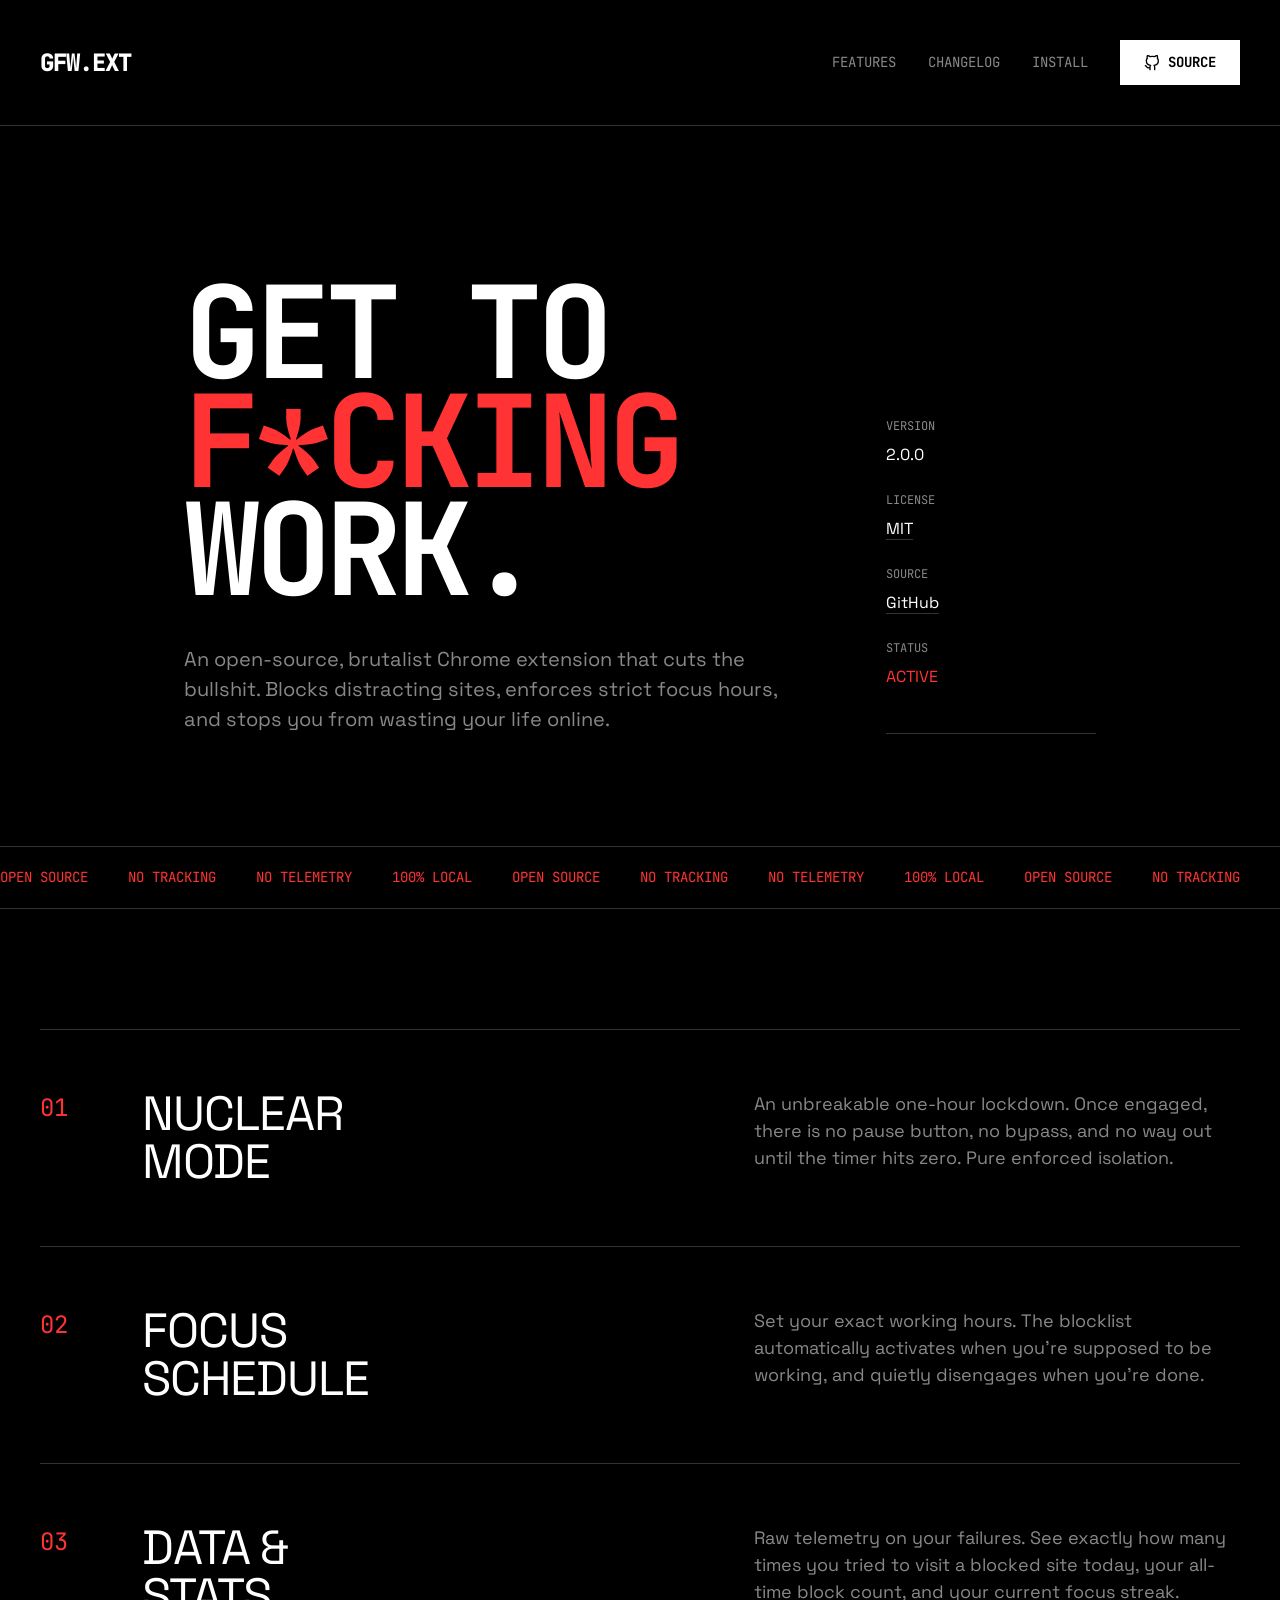
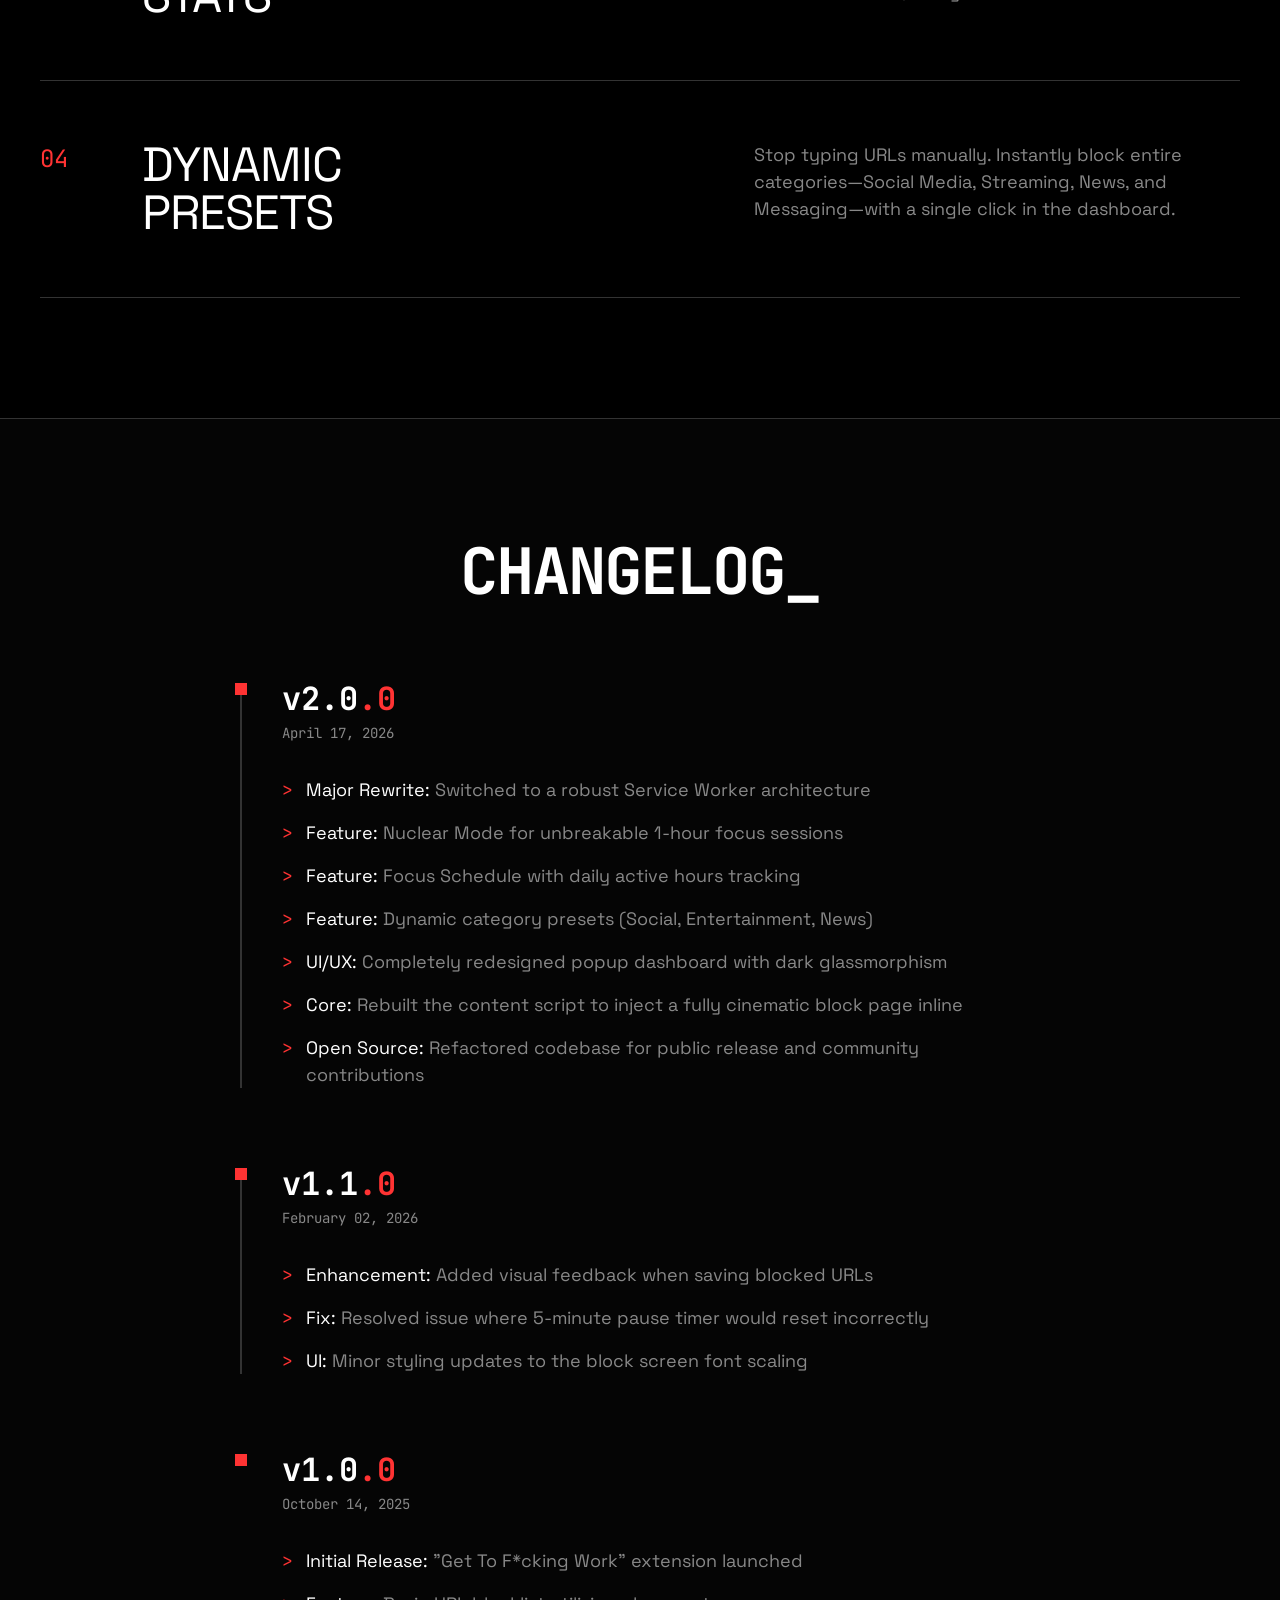
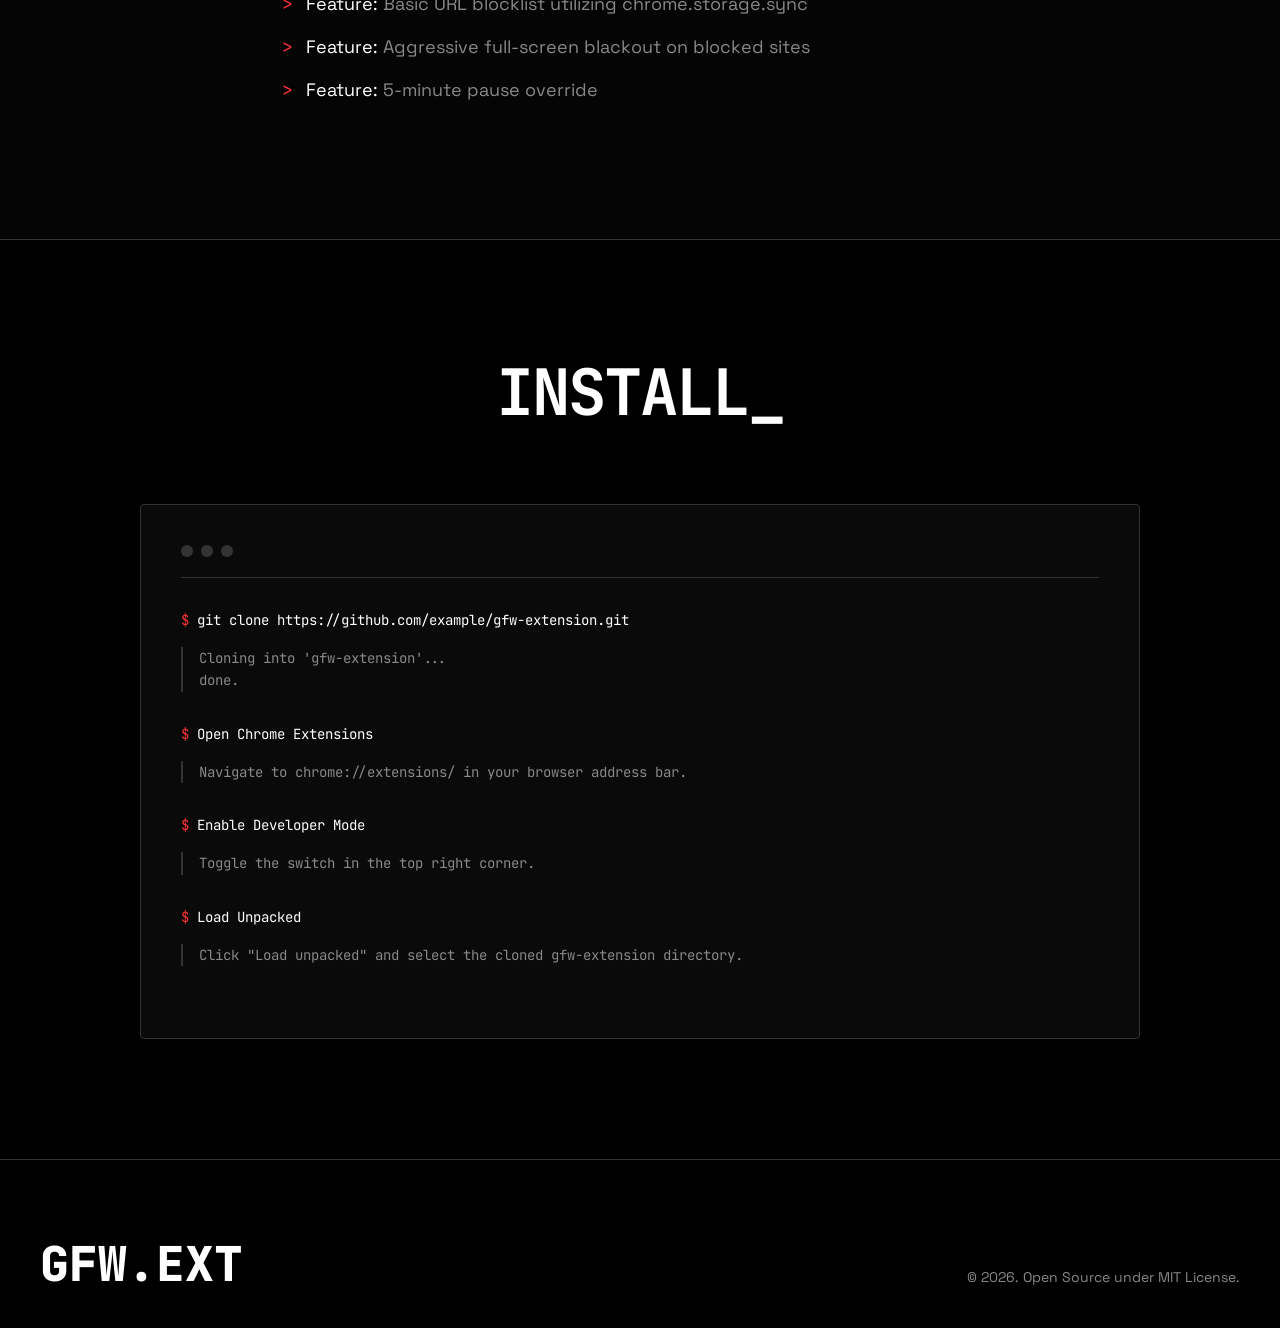
==== index.html @ 560a2243 "feat: implement core browser extension structure including popup, blocked page, and background scrip" ====
<!DOCTYPE html>
<html lang="en">
<head>
  <meta charset="utf-8">
  <meta name="viewport" content="width=device-width, initial-scale=1">
  <title>Get To F*cking Work | Open Source Productivity Extension</title>
  <meta name="description" content="An aggressive open-source productivity Chrome extension that blocks distracting websites, tracks your focus stats, and tells you to get back to work.">
  <link rel="preconnect" href="https://fonts.googleapis.com">
  <link rel="preconnect" href="https://fonts.gstatic.com" crossorigin>
  <link href="https://fonts.googleapis.com/css2?family=Space+Grotesk:wght@400;600;700&family=JetBrains+Mono:wght@400;700;800&display=swap" rel="stylesheet">
  <style>
    :root {
      --bg: #000000;
      --text: #ffffff;
      --text-muted: #888888;
      --primary: #ff3333;
      --border: #333333;
      --font-display: 'JetBrains Mono', monospace;
      --font-body: 'Space Grotesk', sans-serif;
    }

    * { margin: 0; padding: 0; box-sizing: border-box; }

    body {
      background-color: var(--bg);
      color: var(--text);
      font-family: var(--font-body);
      line-height: 1.5;
      -webkit-font-smoothing: antialiased;
      overflow-x: hidden;
    }

    ::selection {
      background: var(--primary);
      color: #000;
    }

    /* ── Typography & Grid ─────────────────────────────────────────── */
    .container {
      max-width: 1400px;
      margin: 0 auto;
      padding: 0 40px;
    }

    .grid {
      display: grid;
      grid-template-columns: repeat(12, 1fr);
      gap: 24px;
    }

    h1, h2, h3 { font-family: var(--font-display); text-transform: uppercase; }

    /* ── Header ────────────────────────────────────────────────────── */
    header {
      padding: 40px 0;
      border-bottom: 1px solid var(--border);
    }

    .nav {
      display: flex;
      justify-content: space-between;
      align-items: center;
    }

    .logo {
      font-family: var(--font-display);
      font-weight: 800;
      font-size: 24px;
      letter-spacing: -1px;
      text-decoration: none;
      color: var(--text);
    }

    .nav-links {
      display: flex;
      align-items: center;
      gap: 32px;
    }

    .nav-link {
      font-family: var(--font-display);
      font-size: 14px;
      color: var(--text-muted);
      text-decoration: none;
      transition: color 0.2s;
    }

    .nav-link:hover {
      color: var(--text);
    }

    .btn {
      display: inline-flex;
      align-items: center;
      background: var(--text);
      color: var(--bg);
      padding: 12px 24px;
      font-family: var(--font-display);
      font-weight: 700;
      font-size: 14px;
      text-decoration: none;
      text-transform: uppercase;
      transition: all 0.2s;
    }

    .btn-github {
      gap: 8px;
    }

    .btn:hover {
      background: var(--primary);
      color: var(--text);
    }

    /* ── Hero ──────────────────────────────────────────────────────── */
    .hero {
      padding: 120px 0 80px;
      min-height: 80vh;
      display: flex;
      align-items: center;
    }

    .hero .grid { align-items: end; }

    .hero-text {
      grid-column: 1 / 9;
    }

    .hero-meta {
      grid-column: 10 / 13;
      padding-bottom: 20px;
      border-bottom: 1px solid var(--border);
    }

    .hero h1 {
      font-size: clamp(4rem, 10vw, 9rem);
      line-height: 0.85;
      letter-spacing: -0.05em;
      margin-bottom: 40px;
      white-space: nowrap;
    }

    .hero h1 span { color: var(--primary); }

    .hero p {
      font-size: 20px;
      color: var(--text-muted);
      max-width: 600px;
    }

    .meta-item {
      margin-bottom: 24px;
    }

    .meta-label {
      font-family: var(--font-display);
      font-size: 12px;
      color: var(--text-muted);
      margin-bottom: 8px;
      display: block;
    }

    .meta-value {
      font-size: 16px;
    }

    .meta-value a {
      color: var(--text);
      text-decoration: none;
      border-bottom: 1px solid var(--border);
      transition: all 0.2s;
    }

    .meta-value a:hover {
      color: var(--primary);
      border-color: var(--primary);
    }

    /* ── Marquee ───────────────────────────────────────────────────── */
    .marquee {
      border-top: 1px solid var(--border);
      border-bottom: 1px solid var(--border);
      padding: 20px 0;
      overflow: hidden;
      display: flex;
      white-space: nowrap;
    }

    .marquee span {
      font-family: var(--font-display);
      font-size: 14px;
      text-transform: uppercase;
      color: var(--primary);
      padding-right: 40px;
      animation: scroll 20s linear infinite;
    }

    @keyframes scroll {
      0% { transform: translateX(0); }
      100% { transform: translateX(-100%); }
    }

    /* ── Features List ─────────────────────────────────────────────── */
    .features {
      padding: 120px 0;
    }

    .feature-row {
      border-bottom: 1px solid var(--border);
      padding: 60px 0;
      align-items: start;
    }

    .feature-row:first-child {
      border-top: 1px solid var(--border);
    }

    .f-num {
      grid-column: 1 / 2;
      font-family: var(--font-display);
      color: var(--primary);
      font-size: 24px;
    }

    .f-title {
      grid-column: 2 / 7;
      font-size: 48px;
      line-height: 1;
      letter-spacing: -1px;
    }

    .f-desc {
      grid-column: 8 / 13;
      font-size: 18px;
      color: var(--text-muted);
    }

    /* ── Changelog ─────────────────────────────────────────────────── */
    .changelog {
      padding: 120px 0;
      border-top: 1px solid var(--border);
      background: #050505;
    }

    .section-header {
      margin-bottom: 80px;
      text-align: center;
    }

    .section-header h2 {
      font-size: 64px;
      line-height: 1;
      letter-spacing: -2px;
    }

    .timeline {
      max-width: 800px;
      margin: 0 auto;
    }

    .release {
      border-left: 2px solid var(--border);
      padding-left: 40px;
      position: relative;
      margin-bottom: 80px;
    }

    .release:last-child {
      margin-bottom: 0;
      border-left-color: transparent;
    }

    .release::before {
      content: '';
      position: absolute;
      left: -7px;
      top: 0;
      width: 12px;
      height: 12px;
      background: var(--primary);
    }

    .version {
      font-family: var(--font-display);
      font-size: 32px;
      font-weight: 700;
      color: var(--text);
      margin-bottom: 8px;
      line-height: 1;
    }

    .version span {
      color: var(--primary);
    }

    .date {
      font-family: var(--font-display);
      font-size: 14px;
      color: var(--text-muted);
      margin-bottom: 32px;
    }

    .changes {
      list-style: none;
    }

    .changes li {
      margin-bottom: 16px;
      font-size: 18px;
      color: var(--text-muted);
      position: relative;
      padding-left: 24px;
    }

    .changes li::before {
      content: '>';
      position: absolute;
      left: 0;
      color: var(--primary);
      font-family: var(--font-display);
    }

    .changes li strong {
      color: var(--text);
      font-weight: normal;
    }

    /* ── Install Console ───────────────────────────────────────────── */
    .install {
      padding: 120px 0;
      border-top: 1px solid var(--border);
    }

    .console {
      background: #0a0a0a;
      border: 1px solid var(--border);
      border-radius: 4px;
      padding: 40px;
      font-family: var(--font-display);
      font-size: 14px;
      color: var(--text-muted);
      max-width: 1000px;
      margin: 0 auto;
    }

    .console-header {
      display: flex;
      gap: 8px;
      margin-bottom: 32px;
      padding-bottom: 20px;
      border-bottom: 1px solid var(--border);
    }

    .dot {
      width: 12px;
      height: 12px;
      border-radius: 50%;
      background: var(--border);
    }

    .cmd { color: var(--text); margin-bottom: 16px; }
    .cmd::before { content: "$ "; color: var(--primary); }
    
    .output { margin-bottom: 32px; padding-left: 16px; border-left: 2px solid var(--border); line-height: 1.6; }
    
    /* ── Footer ────────────────────────────────────────────────────── */
    footer {
      padding: 80px 0 40px;
      border-top: 1px solid var(--border);
    }

    .footer-grid {
      display: flex;
      justify-content: space-between;
      align-items: end;
    }

    .footer-logo {
      font-family: var(--font-display);
      font-size: 48px;
      font-weight: 800;
      line-height: 1;
    }

    .footer-copy {
      font-size: 14px;
      color: var(--text-muted);
    }

    @media (max-width: 1024px) {
      .hero-text { grid-column: 1 / 13; margin-bottom: 60px; }
      .hero-meta { grid-column: 1 / 13; display: flex; flex-wrap: wrap; gap: 40px; border-bottom: none; }
      .f-title { grid-column: 2 / 13; margin-bottom: 20px; font-size: 32px; }
      .f-desc { grid-column: 2 / 13; }
      .nav-links { display: none; }
    }
  </style>
</head>
<body>

  <header>
    <div class="container nav">
      <a href="#" class="logo">GFW.EXT</a>
      <div class="nav-links">
        <a href="#features" class="nav-link">FEATURES</a>
        <a href="#changelog" class="nav-link">CHANGELOG</a>
        <a href="#install" class="nav-link">INSTALL</a>
        <a href="https://github.com/example/gfw-extension" class="btn btn-github">
          <svg viewBox="0 0 24 24" width="16" height="16" stroke="currentColor" stroke-width="2" fill="none" stroke-linecap="round" stroke-linejoin="round"><path d="M9 19c-5 1.5-5-2.5-7-3m14 6v-3.87a3.37 3.37 0 0 0-.94-2.61c3.14-.35 6.44-1.54 6.44-7A5.44 5.44 0 0 0 20 4.77 5.07 5.07 0 0 0 19.91 1S18.73.65 16 2.48a13.38 13.38 0 0 0-7 0C6.27.65 5.09 1 5.09 1A5.07 5.07 0 0 0 5 4.77a5.44 5.44 0 0 0-1.5 3.78c0 5.42 3.3 6.61 6.44 7A3.37 3.37 0 0 0 9 18.13V22"></path></svg>
          SOURCE
        </a>
      </div>
    </div>
  </header>

  <section class="hero">
    <div class="container grid">
      <div class="hero-text">
        <h1>GET TO<br><span>F*CKING</span><br>WORK.</h1>
        <p>An open-source, brutalist Chrome extension that cuts the bullshit. Blocks distracting sites, enforces strict focus hours, and stops you from wasting your life online.</p>
      </div>
      <div class="hero-meta">
        <div class="meta-item">
          <span class="meta-label">VERSION</span>
          <span class="meta-value">2.0.0</span>
        </div>
        <div class="meta-item">
          <span class="meta-label">LICENSE</span>
          <span class="meta-value"><a href="#">MIT</a></span>
        </div>
        <div class="meta-item">
          <span class="meta-label">SOURCE</span>
          <span class="meta-value"><a href="https://github.com/example/gfw-extension">GitHub</a></span>
        </div>
        <div class="meta-item">
          <span class="meta-label">STATUS</span>
          <span class="meta-value" style="color: var(--primary);">ACTIVE</span>
        </div>
      </div>
    </div>
  </section>

  <div class="marquee">
    <span>OPEN SOURCE</span>
    <span>NO TRACKING</span>
    <span>NO TELEMETRY</span>
    <span>100% LOCAL</span>
    <span>OPEN SOURCE</span>
    <span>NO TRACKING</span>
    <span>NO TELEMETRY</span>
    <span>100% LOCAL</span>
    <span>OPEN SOURCE</span>
    <span>NO TRACKING</span>
    <span>NO TELEMETRY</span>
    <span>100% LOCAL</span>
  </div>

  <section id="features" class="features">
    <div class="container">
      <div class="feature-row grid">
        <div class="f-num">01</div>
        <div class="f-title">NUCLEAR<br>MODE</div>
        <div class="f-desc">An unbreakable one-hour lockdown. Once engaged, there is no pause button, no bypass, and no way out until the timer hits zero. Pure enforced isolation.</div>
      </div>
      <div class="feature-row grid">
        <div class="f-num">02</div>
        <div class="f-title">FOCUS<br>SCHEDULE</div>
        <div class="f-desc">Set your exact working hours. The blocklist automatically activates when you're supposed to be working, and quietly disengages when you're done.</div>
      </div>
      <div class="feature-row grid">
        <div class="f-num">03</div>
        <div class="f-title">DATA &<br>STATS</div>
        <div class="f-desc">Raw telemetry on your failures. See exactly how many times you tried to visit a blocked site today, your all-time block count, and your current focus streak.</div>
      </div>
      <div class="feature-row grid">
        <div class="f-num">04</div>
        <div class="f-title">DYNAMIC<br>PRESETS</div>
        <div class="f-desc">Stop typing URLs manually. Instantly block entire categories—Social Media, Streaming, News, and Messaging—with a single click in the dashboard.</div>
      </div>
    </div>
  </section>

  <section id="changelog" class="changelog">
    <div class="container">
      <div class="section-header">
        <h2>CHANGELOG_</h2>
      </div>
      <div class="timeline">
        <div class="release">
          <div class="version">v2.0<span>.0</span></div>
          <div class="date">April 17, 2026</div>
          <ul class="changes">
            <li><strong>Major Rewrite:</strong> Switched to a robust Service Worker architecture</li>
            <li><strong>Feature:</strong> Nuclear Mode for unbreakable 1-hour focus sessions</li>
            <li><strong>Feature:</strong> Focus Schedule with daily active hours tracking</li>
            <li><strong>Feature:</strong> Dynamic category presets (Social, Entertainment, News)</li>
            <li><strong>UI/UX:</strong> Completely redesigned popup dashboard with dark glassmorphism</li>
            <li><strong>Core:</strong> Rebuilt the content script to inject a fully cinematic block page inline</li>
            <li><strong>Open Source:</strong> Refactored codebase for public release and community contributions</li>
          </ul>
        </div>
        <div class="release">
          <div class="version">v1.1<span>.0</span></div>
          <div class="date">February 02, 2026</div>
          <ul class="changes">
            <li><strong>Enhancement:</strong> Added visual feedback when saving blocked URLs</li>
            <li><strong>Fix:</strong> Resolved issue where 5-minute pause timer would reset incorrectly</li>
            <li><strong>UI:</strong> Minor styling updates to the block screen font scaling</li>
          </ul>
        </div>
        <div class="release">
          <div class="version">v1.0<span>.0</span></div>
          <div class="date">October 14, 2025</div>
          <ul class="changes">
            <li><strong>Initial Release:</strong> "Get To F*cking Work" extension launched</li>
            <li><strong>Feature:</strong> Basic URL blocklist utilizing chrome.storage.sync</li>
            <li><strong>Feature:</strong> Aggressive full-screen blackout on blocked sites</li>
            <li><strong>Feature:</strong> 5-minute pause override</li>
          </ul>
        </div>
      </div>
    </div>
  </section>

  <section id="install" class="install">
    <div class="container">
      <div class="section-header">
        <h2>INSTALL_</h2>
      </div>
      <div class="console">
        <div class="console-header">
          <div class="dot"></div>
          <div class="dot"></div>
          <div class="dot"></div>
        </div>
        <div class="cmd">git clone https://github.com/example/gfw-extension.git</div>
        <div class="output">Cloning into 'gfw-extension'...<br>done.</div>
        
        <div class="cmd">Open Chrome Extensions</div>
        <div class="output">Navigate to chrome://extensions/ in your browser address bar.</div>
        
        <div class="cmd">Enable Developer Mode</div>
        <div class="output">Toggle the switch in the top right corner.</div>
        
        <div class="cmd">Load Unpacked</div>
        <div class="output">Click "Load unpacked" and select the cloned gfw-extension directory.</div>
      </div>
    </div>
  </section>

  <footer>
    <div class="container footer-grid">
      <div class="footer-logo">GFW.EXT</div>
      <div class="footer-copy">© 2026. Open Source under MIT License.</div>
    </div>
  </footer>

</body>
</html>
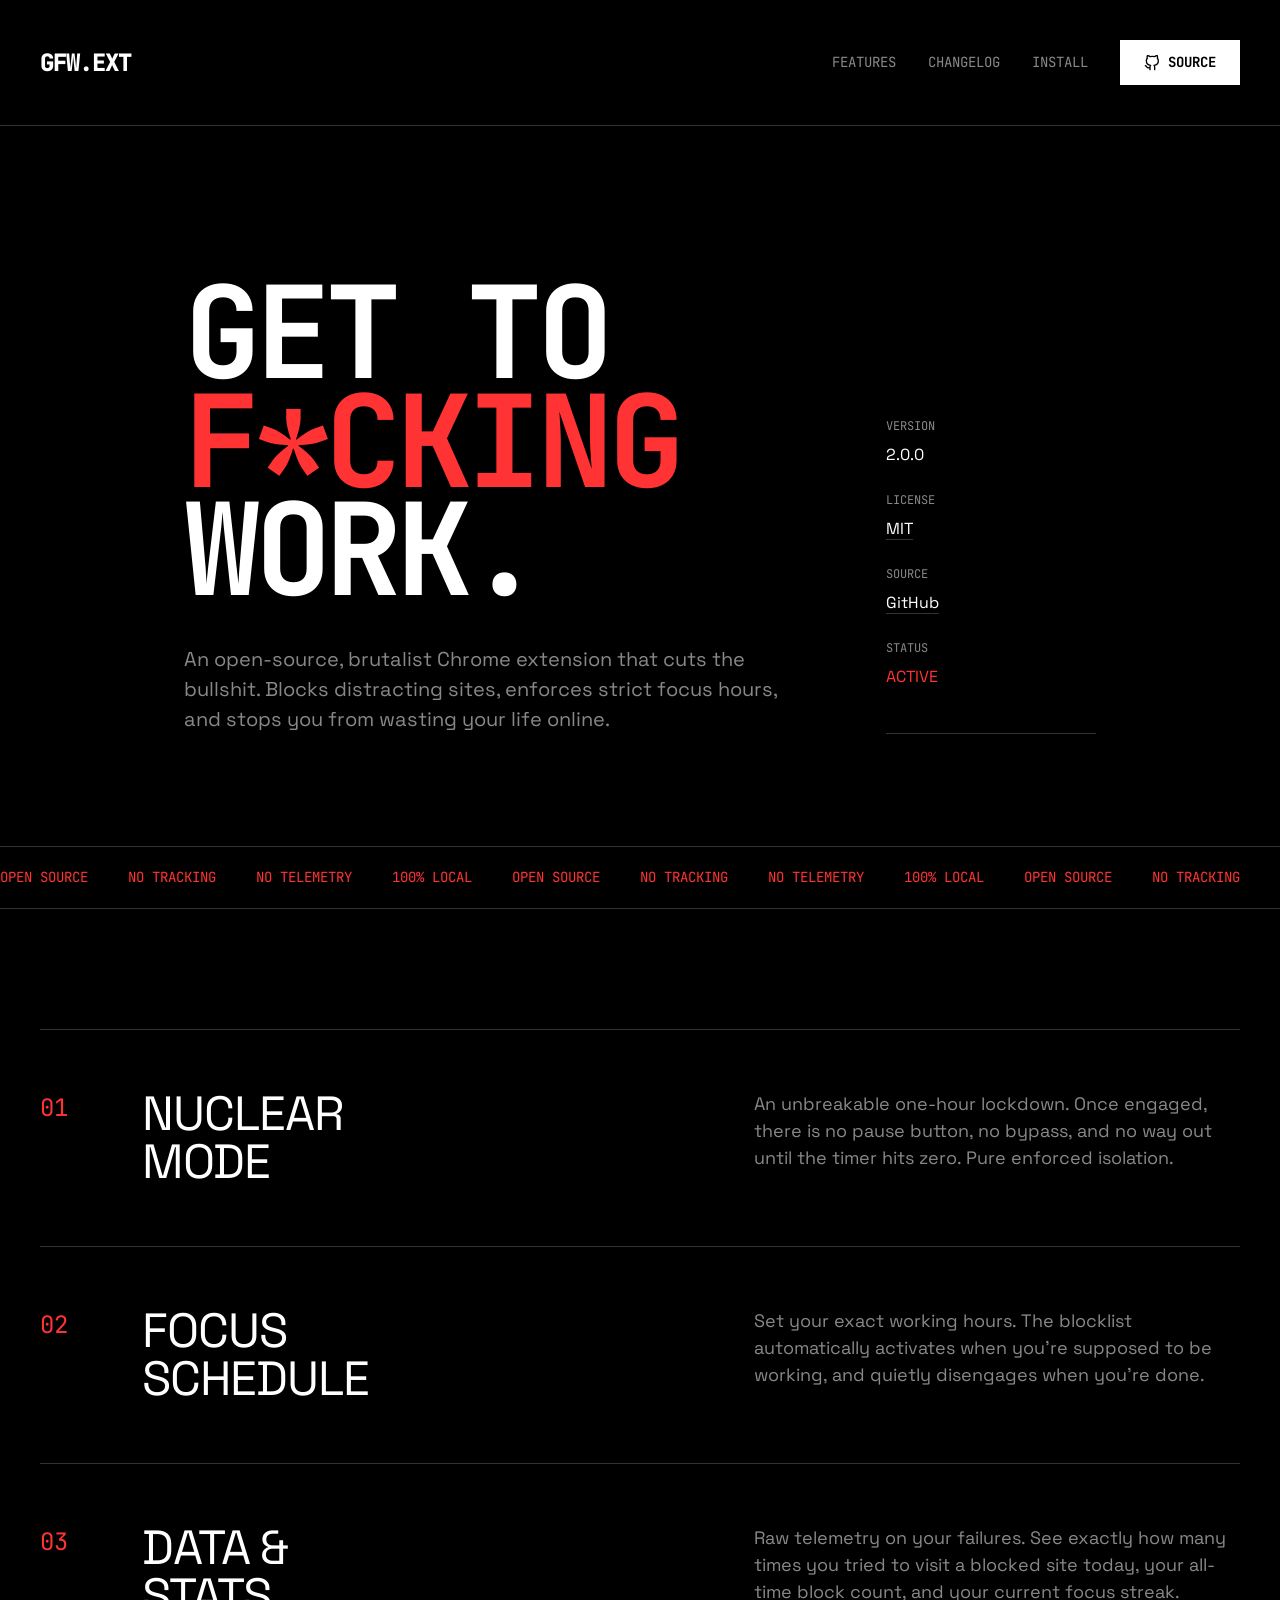
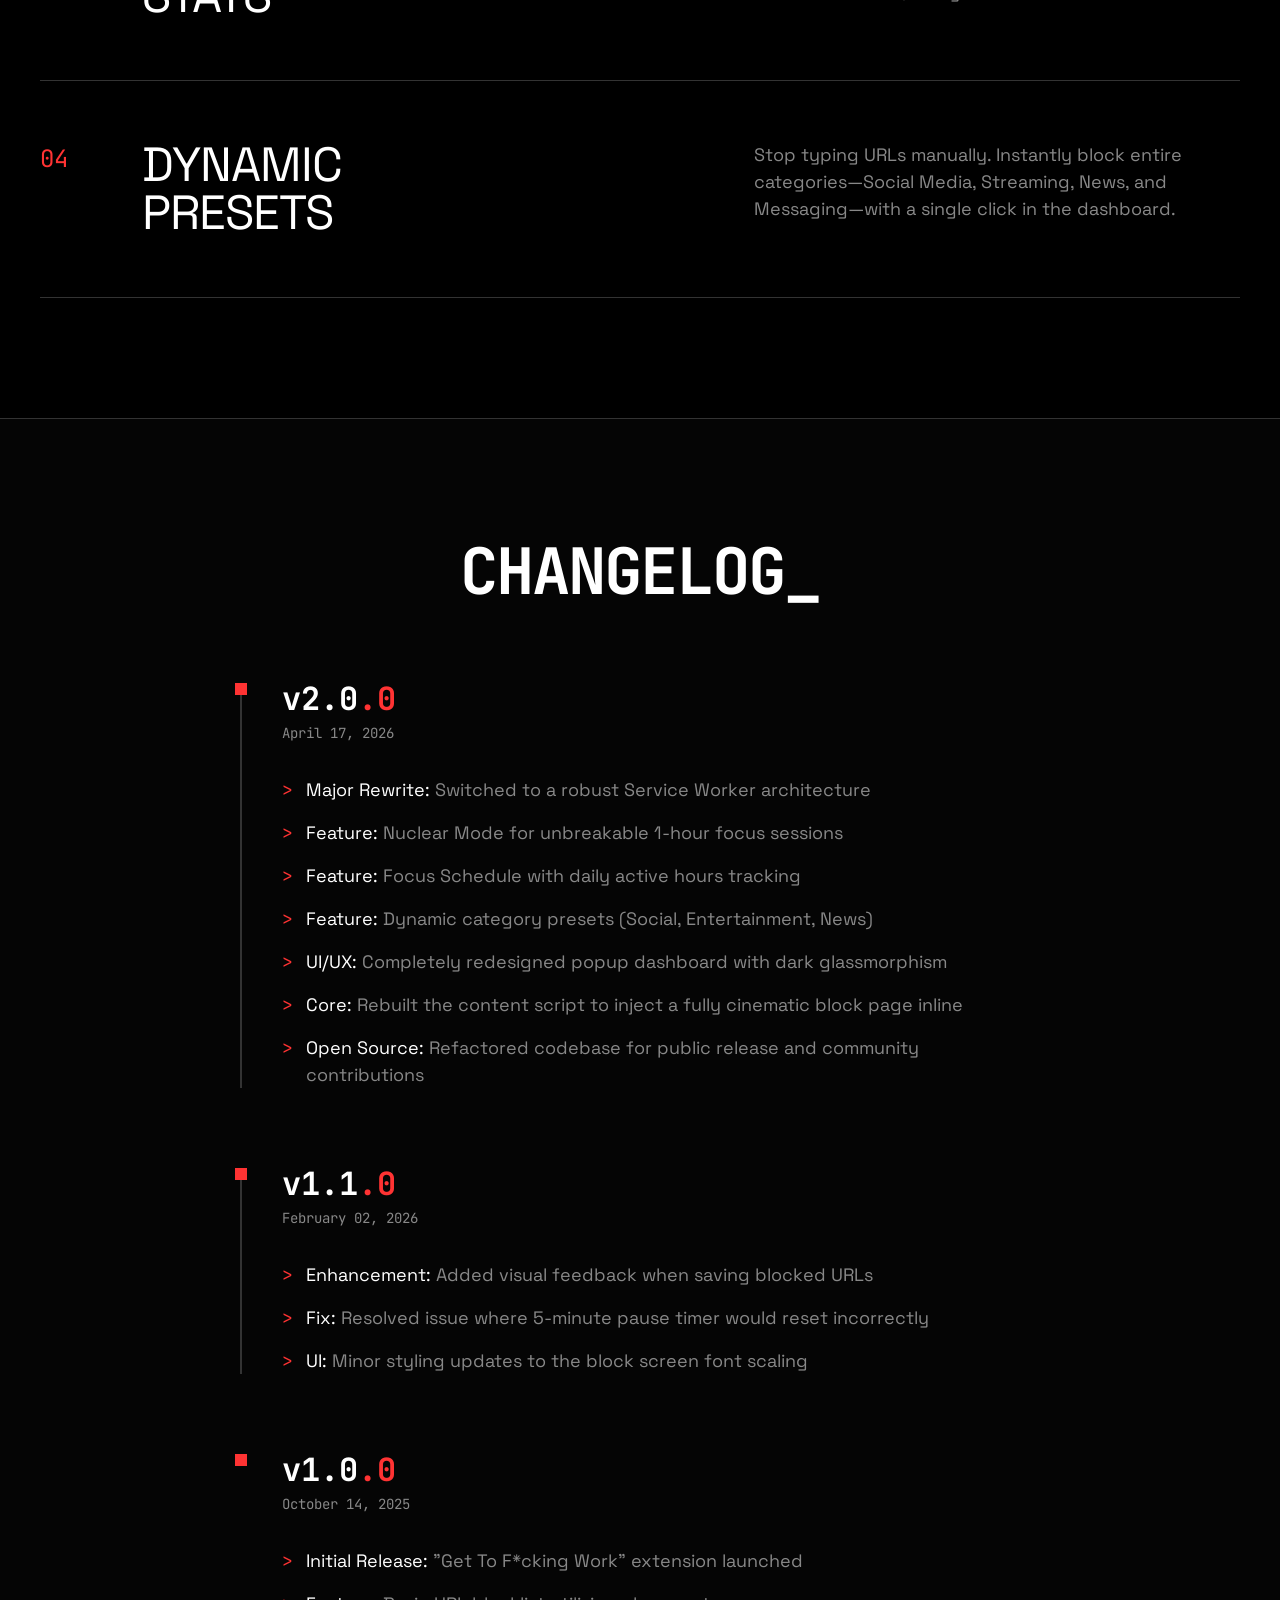
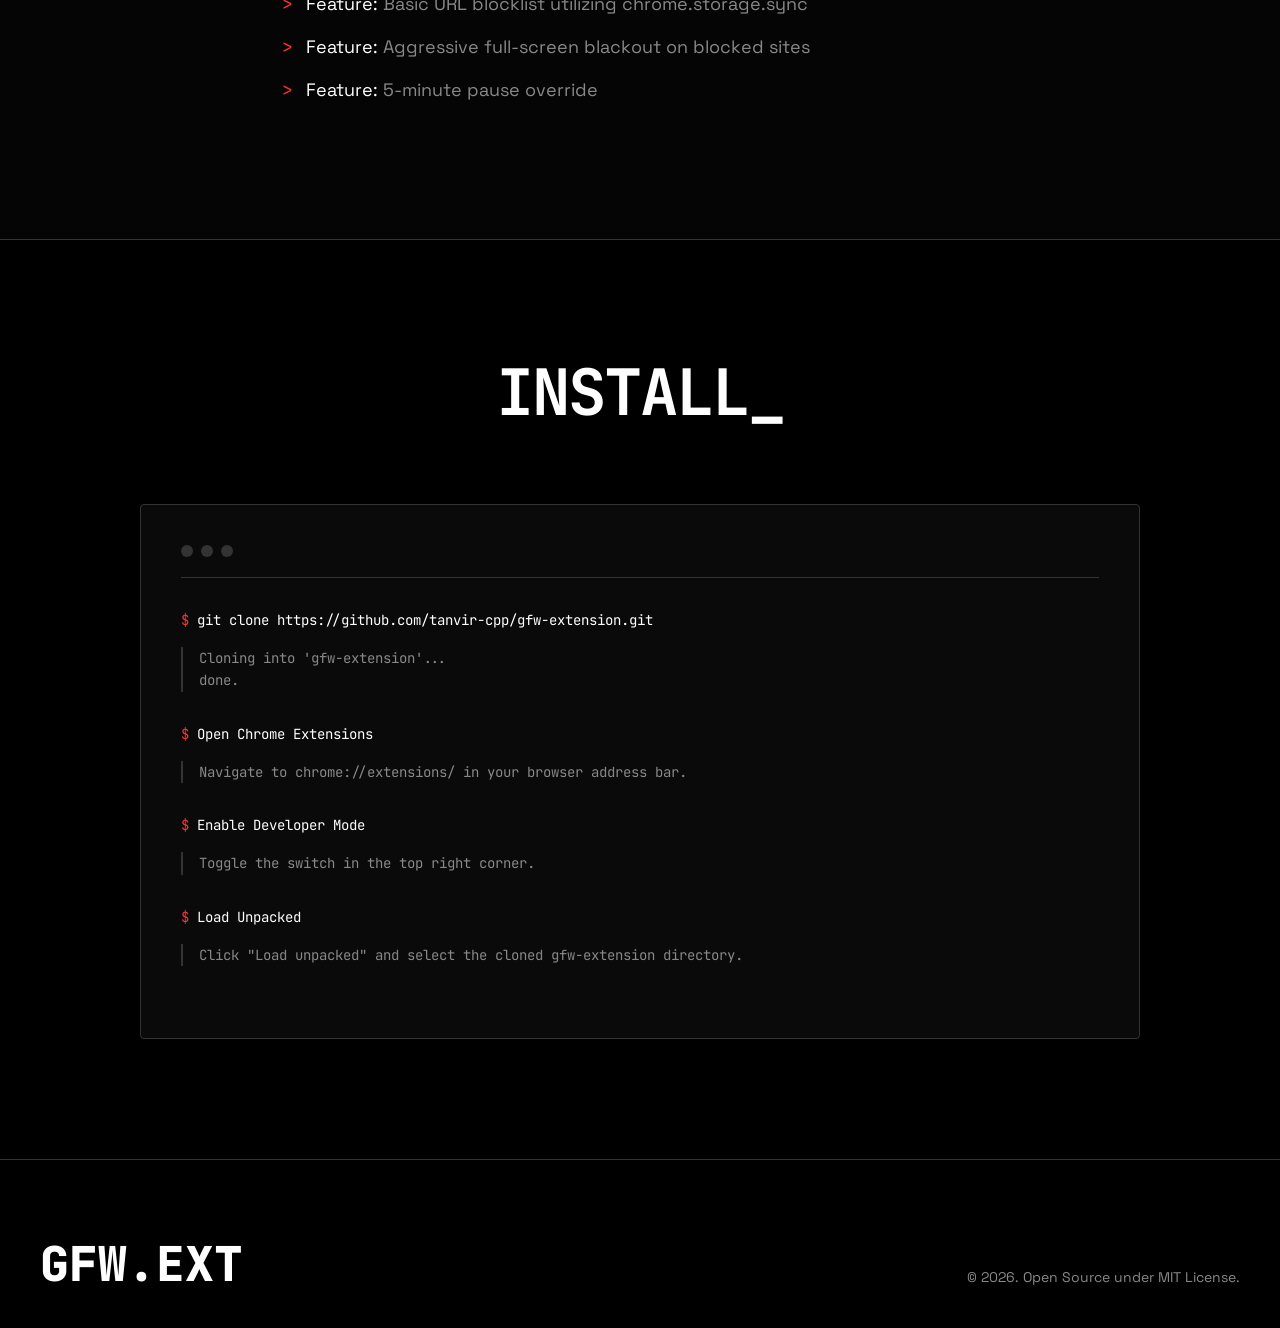
==== commit c254a0a3: "docs: add LICENSE, CONTRIBUTING, and update links for open source" ====
--- a/index.html
+++ b/index.html
@@ -405,7 +405,7 @@
         <a href="#features" class="nav-link">FEATURES</a>
         <a href="#changelog" class="nav-link">CHANGELOG</a>
         <a href="#install" class="nav-link">INSTALL</a>
-        <a href="https://github.com/example/gfw-extension" class="btn btn-github">
+        <a href="https://github.com/tanvir-cpp/gfw-extension" class="btn btn-github">
           <svg viewBox="0 0 24 24" width="16" height="16" stroke="currentColor" stroke-width="2" fill="none" stroke-linecap="round" stroke-linejoin="round"><path d="M9 19c-5 1.5-5-2.5-7-3m14 6v-3.87a3.37 3.37 0 0 0-.94-2.61c3.14-.35 6.44-1.54 6.44-7A5.44 5.44 0 0 0 20 4.77 5.07 5.07 0 0 0 19.91 1S18.73.65 16 2.48a13.38 13.38 0 0 0-7 0C6.27.65 5.09 1 5.09 1A5.07 5.07 0 0 0 5 4.77a5.44 5.44 0 0 0-1.5 3.78c0 5.42 3.3 6.61 6.44 7A3.37 3.37 0 0 0 9 18.13V22"></path></svg>
           SOURCE
         </a>
@@ -430,7 +430,7 @@
         </div>
         <div class="meta-item">
           <span class="meta-label">SOURCE</span>
-          <span class="meta-value"><a href="https://github.com/example/gfw-extension">GitHub</a></span>
+          <span class="meta-value"><a href="https://github.com/tanvir-cpp/gfw-extension">GitHub</a></span>
         </div>
         <div class="meta-item">
           <span class="meta-label">STATUS</span>
@@ -533,7 +533,7 @@
           <div class="dot"></div>
           <div class="dot"></div>
         </div>
-        <div class="cmd">git clone https://github.com/example/gfw-extension.git</div>
+        <div class="cmd">git clone https://github.com/tanvir-cpp/gfw-extension.git</div>
         <div class="output">Cloning into 'gfw-extension'...<br>done.</div>
         
         <div class="cmd">Open Chrome Extensions</div>
